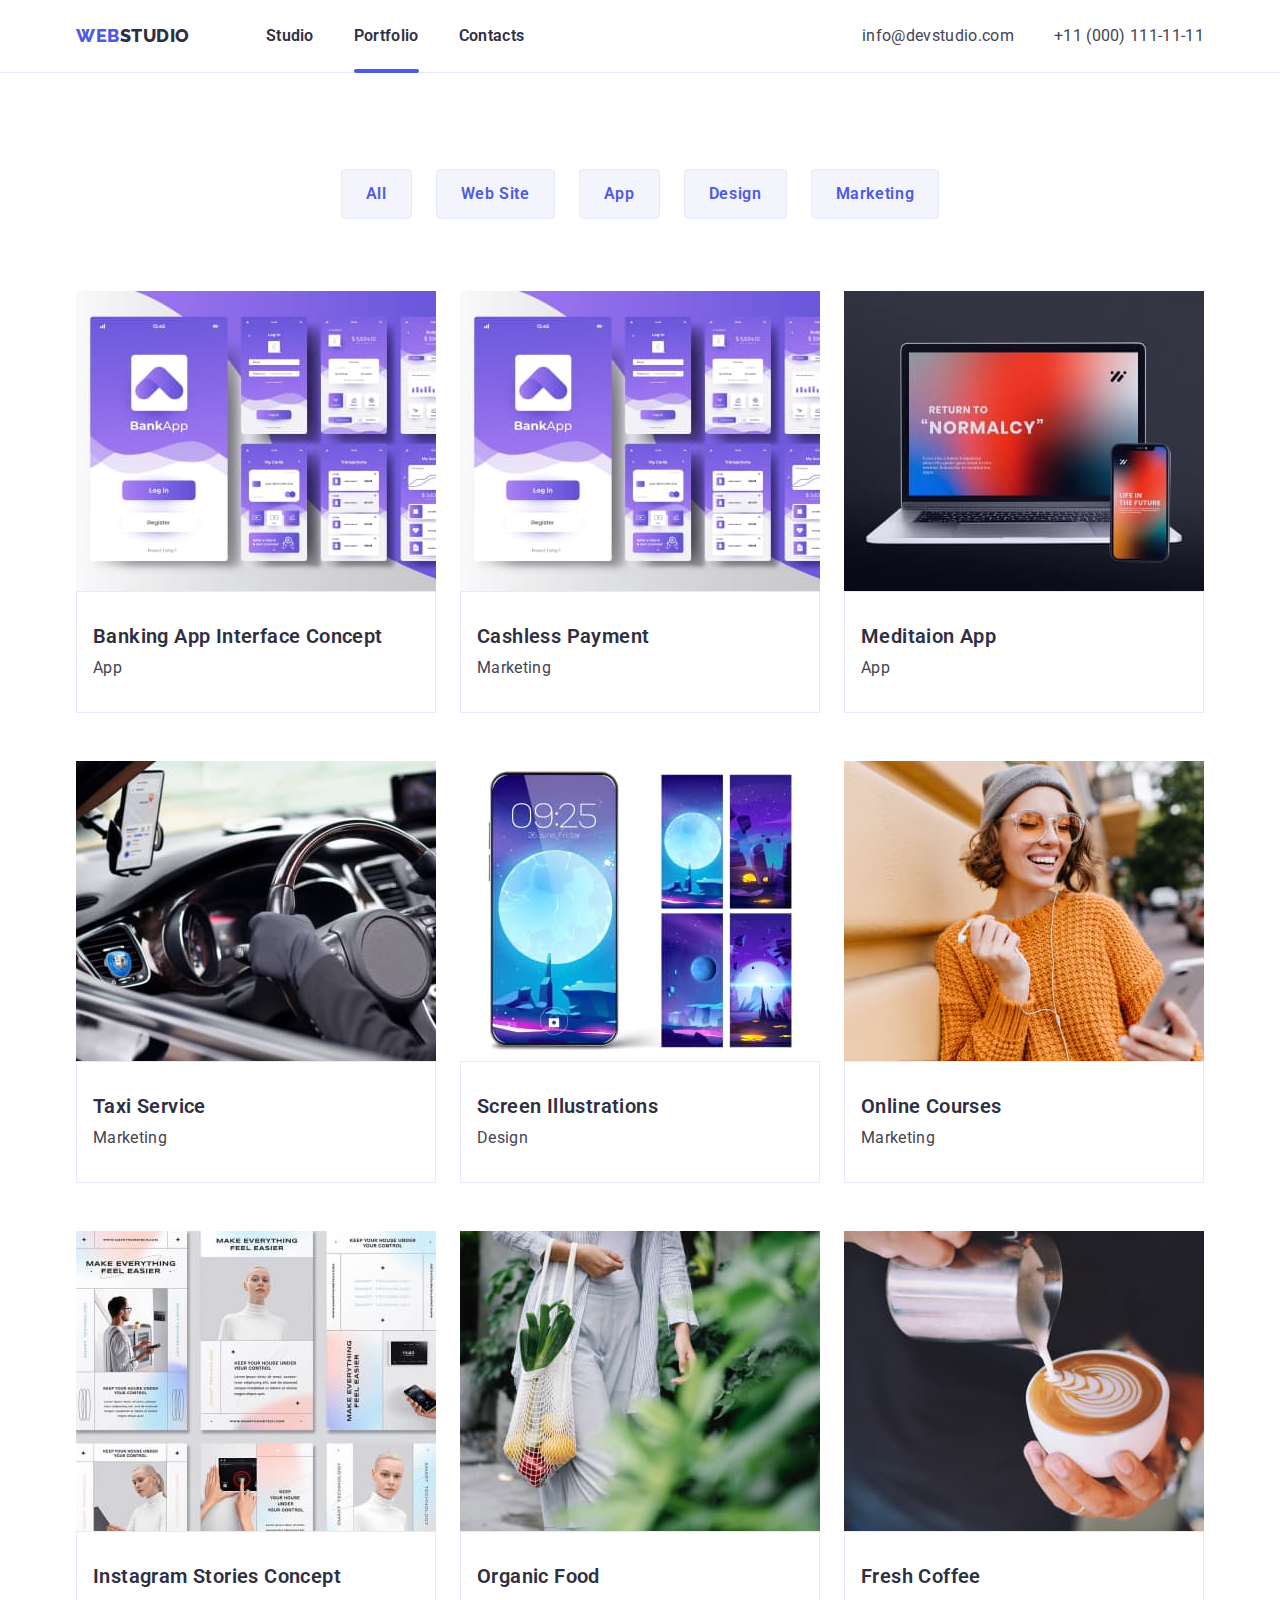
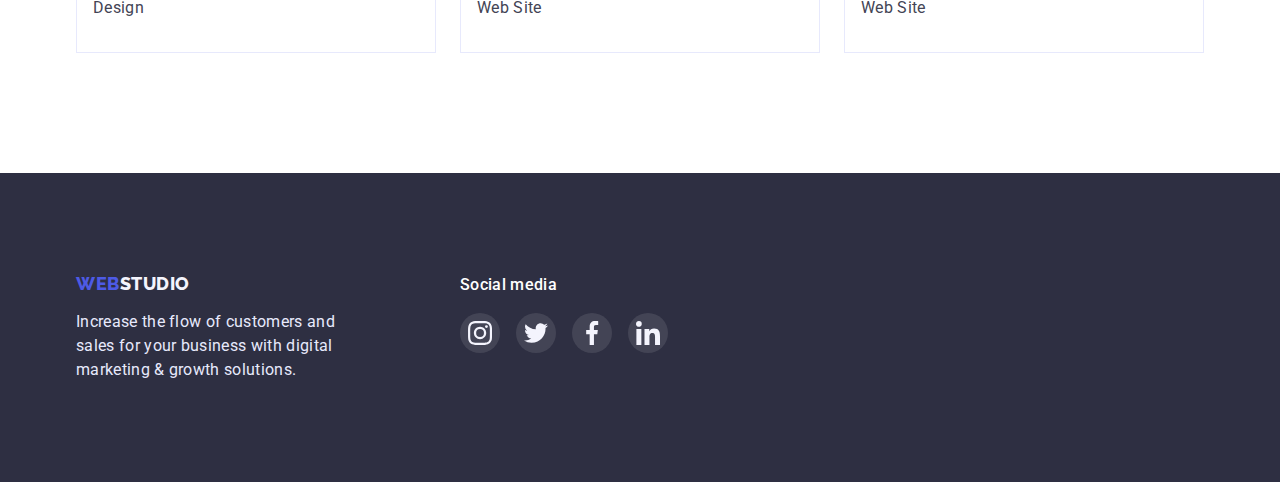
==== portfolio.html @ 27ab68d3 "copied hw 5" ====
<!DOCTYPE html>
<html lang="en">
  <head>
    <meta charset="UTF-8" />
    <meta http-equiv="X-UA-Compatible" content="IE=edge" />
    <meta name="viewport" content="width=device-width, initial-scale=1.0" />
    <title>WebStudio goit-markup-hw-02</title>
    <link rel="preconnect" href="https://fonts.googleapis.com" />
    <link rel="preconnect" href="https://fonts.gstatic.com" crossorigin />
    <link
      href="https://fonts.googleapis.com/css2?family=Raleway:wght@800&family=Roboto:wght@400;500;700;900&display=swap"
      rel="stylesheet"
    />
    <link
      rel="stylesheet"
      href="https://cdn.jsdelivr.net/npm/modern-normalize@1.1.0/modern-normalize.min.css"
    />
    <link rel="stylesheet" href="./css/styles.css" />
  </head>
  <body>
    <header class="header">
      <div class="container header-nav-container">
        <nav class="page-nav">
          <!--logo-->
          <a href="/" class="logo link logo-nav"
            ><span class="logo logo-color">WEB</span>STUDIO</a
          >

          <!--menu-->
          <ul class="menu-nav">
            <li class="menu-item">
              <a href="./index.html" class="menu-nav-link link">Studio</a>
            </li>
            <li class="menu-item">
              <a href="./portfolio.html" class="menu-nav-link link current"
                >Portfolio</a
              >
            </li>
            <li class="menu-item">
              <a href="" class="menu-nav-link link">Contacts</a>
            </li>
          </ul>
        </nav>

                <!--contacts-->
                <ul class="contacts-nav">
                  <li class="contacts-nav-item">
                    <a href="mailto:info@devstudio.com" class="contacts-nav-link link"
                      >info@devstudio.com</a
                    >
                  </li>
                  <li>
                    <a href="tel:+110001111111" class="contacts-nav-link link"
                      >+11 (000) 111-11-11</a
                    >
                  </li>
                </ul>
              </div>
            </header>

    <main>
      <!--filter-->
      <section class="portfolio">
        <div class="container">
          <ul class="button-filter">
            <li class="portfolio-bttnleft">
              <button type="button" class="portfolio-bttn">All</button>
            </li>
            <li class="portfolio-bttnleft">
              <button type="button" class="portfolio-bttn">Web Site</button>
            </li>
            <li class="portfolio-bttnleft">
              <button type="button" class="portfolio-bttn">App</button>
            </li>
            <li class="portfolio-bttnleft">
              <button type="button" class="portfolio-bttn">Design</button>
            </li>
            <li class="portfolio-bttnleft">
              <button type="button" class="portfolio-bttn">Marketing</button>
            </li>
          </ul>
        </div>

        <div class="container">
          <ul class="portfolio-items">
            <li class="portfolio-items-list">
              <a href="" class="portfolio-hover-link link">
                <div class="portfolio-hover">
                  <img
                  src="./images/portfolio/img1.jpg"
                  alt="Banking App Interface Concept"
                  width="360"
                />
                <p class="portfolio-item-text">14 Stylish and User-Friendly App Design Concepts · Task Manager App · Calorie Tracker App · Exotic Fruit Ecommerce App · Cloud Storage App</p>
              </div>
                <div class="portfolio-item-title">
                  <h2 class="section-title">Banking App Interface Concept</h2>
                  <p class="section-text">App</p>
                </div>
              </a>
            </li>

            <li class="portfolio-items-list">
              <a href="" class="portfolio-hover-link link">
            <div class="portfolio-hover">
                <img
                  src="./images/portfolio/img2.jpg"
                  alt="Cashless Payment"
                  width="360"
                />
                                <p class="portfolio-item-text">14 Stylish and User-Friendly App Design Concepts · Task Manager App · Calorie Tracker App · Exotic Fruit Ecommerce App · Cloud Storage App</p>
              </div>
                <div class="portfolio-item-title">
                  <h2 class="section-title">Cashless Payment</h2>
                  <p class="section-text">Marketing</p>
                </div>
              </a>
            </li>

            <li class="portfolio-items-list">
              <a href="" class="portfolio-hover-link link">
            <div class="portfolio-hover">
                <img
                  src="./images/portfolio/img3.jpg"
                  alt="Meditaion App"
                  width="360"
                />
                                <p class="portfolio-item-text">14 Stylish and User-Friendly App Design Concepts · Task Manager App · Calorie Tracker App · Exotic Fruit Ecommerce App · Cloud Storage App</p>
              </div>
                <div class="portfolio-item-title">
                  <h2 class="section-title">Meditaion App</h2>
                  <p class="section-text">App</p>
                </div>
              </a>
            </li>

            <li class="portfolio-items-list">
              <a href="" class="portfolio-hover-link link">
            <div class="portfolio-hover">
                <img
                  src="./images/portfolio/img4.jpg"
                  alt="Taxi Service"
                  width="360"
                />
                                <p class="portfolio-item-text">14 Stylish and User-Friendly App Design Concepts · Task Manager App · Calorie Tracker App · Exotic Fruit Ecommerce App · Cloud Storage App</p>
              </div>
                <div class="portfolio-item-title">
                  <h2 class="section-title">Taxi Service</h2>
                  <p class="section-text">Marketing</p>
                </div>
              </a>
            </li>

            <li class="portfolio-items-list">
              <a href="" class="portfolio-hover-link link">
            <div class="portfolio-hover">
                <img
                  src="./images/portfolio/img5.jpg"
                  alt="Screen Illustrations"
                  width="360"
                />
                                <p class="portfolio-item-text">14 Stylish and User-Friendly App Design Concepts · Task Manager App · Calorie Tracker App · Exotic Fruit Ecommerce App · Cloud Storage App</p>
              </div>
                <div class="portfolio-item-title">
                  <h2 class="section-title">Screen Illustrations</h2>
                  <p class="section-text">Design</p>
                </div>
              </a>
            </li>

            <li class="portfolio-items-list">
              <a href="" class="portfolio-hover-link link">
            <div class="portfolio-hover">
                <img
                  src="./images/portfolio/img6.jpg"
                  alt="Online Courses"
                  width="360"
                />
                                <p class="portfolio-item-text">14 Stylish and User-Friendly App Design Concepts · Task Manager App · Calorie Tracker App · Exotic Fruit Ecommerce App · Cloud Storage App</p>
              </div>
                <div class="portfolio-item-title">
                  <h2 class="section-title">Online Courses</h2>
                  <p class="section-text">Marketing</p>
                </div>
              </a>
            </li>

            <li class="portfolio-items-list">
              <a href="" class="portfolio-hover-link link">
            <div class="portfolio-hover">
                <img
                  src="./images/portfolio/img7.jpg"
                  alt="Instagram Stories Concept"
                  width="360"
                />
                                <p class="portfolio-item-text">14 Stylish and User-Friendly App Design Concepts · Task Manager App · Calorie Tracker App · Exotic Fruit Ecommerce App · Cloud Storage App</p>
              </div>
                <div class="portfolio-item-title">
                  <h2 class="section-title">Instagram Stories Concept</h2>
                  <p class="section-text">Design</p>
                </div>
              </a>
            </li>

            <li class="portfolio-items-list">
              <a href="" class="portfolio-hover-link link">
            <div class="portfolio-hover">
                <img
                  src="./images/portfolio/img8.jpg"
                  alt="Organic Food"
                  width="360"
                />
                                <p class="portfolio-item-text">14 Stylish and User-Friendly App Design Concepts · Task Manager App · Calorie Tracker App · Exotic Fruit Ecommerce App · Cloud Storage App</p>
              </div>
                <div class="portfolio-item-title">
                  <h2 class="section-title">Organic Food</h2>
                  <p class="section-text">Web Site</p>
                </div>
              </a>
            </li>

            <li class="portfolio-items-list">
              <a href="" class="portfolio-hover-link link">
            <div class="portfolio-hover">
                <img
                  src="./images/portfolio/img9.jpg"
                  alt="Fresh Coffee"
                  width="360"
                />
                                <p class="portfolio-item-text">14 Stylish and User-Friendly App Design Concepts · Task Manager App · Calorie Tracker App · Exotic Fruit Ecommerce App · Cloud Storage App</p>
              </div>
                <div class="portfolio-item-title">
                  <h2 class="section-title">Fresh Coffee</h2>
                  <p class="section-text">Web Site</p>
                </div>
              </a>
            </li>
          </ul>
        </div>
      </section>
    </main>

    <footer class="footer">
      <div class="container footer-format">
        <div class="footer-content">
          <a href="./index.html" class="logo-footer link"
            ><span class="logo-color">WEB</span>STUDIO</a>
          <p class="section-text footer-text-color">
            Increase the flow of customers and sales for your business with
            digital marketing & growth solutions.
          </p>
        </div>

        <div class="footer-socialmedia">
<h3 class="footer-socialmedia-title">Social media</h2>
          <ul class="footer-list-icons">
            <li class="footer-list-item">
              <a class="footer-list-link" href="">
                <svg
                  class="footer-list-icon"
                  width="24px"
                  height="24px"
                >
                  <use href="./images/icons.svg#icon-instagram"></use>
                </svg>
              </a>
            </li>

            <li class="footer-list-item">
              <a class="footer-list-link" href="">
                <svg
                  class="footer-list-icon"
                  width="24px"
                  height="24px"
                >
                  <use href="./images/icons.svg#icon-twitter"></use>
                </svg>
              </a>
            </li>

            <li class="footer-list-item">
              <a class="footer-list-link" href="">
                <svg
                  class="footer-list-icon"
                  width="24px"
                  height="24px"
                >
                  <use href="./images/icons.svg#icon-facebook"></use>
                </svg>
              </a>
            </li>

            <li class="footer-list-item">
              <a class="footer-list-link" href="">
                <svg
                  class="footer-list-icon"
                  width="24px"
                  height="24px"
                >
                  <use href="./images/icons.svg#icon-linkedin"></use>
                </svg>
              </a>
            </li>
          </ul>
        </div>
      </div>
    </footer>
  </body>
</html>
---- css/styles.css ----
:root{
--primary-font: 'Roboto', sans-serif;
--secondary-font: 'Raleway', sans-serif;
--primary-color: #2E2F42;
--secondary-color: #434455;
--hover-color: #4D5AE5;
}

h1,h2,h3,h4,h5,h6,p{
    margin-top: 0;
    margin-bottom: 0;
}

ul,li{
    margin-top: 0;
    margin-bottom: 0;
    padding-left: 0;
}

img{
    display: block;
}

button{
    cursor: pointer;
}
ul {
    list-style: none;
}


body {
font-family: var(--primary-font)
}

body {
    color: var(--primary-color);
}

/*========== HEADER ==========*/

.header{
    padding-top: 24px;
    padding-bottom: 24px;
    border-bottom: 1px solid #E7E9FC;
}

.header-nav-container{
    display: flex;
    align-items: center;
}

.page-nav{
    display: flex;
    align-items: center;

}

.logo{
    font-family: var(--secondary-font);
    font-weight: 800;
    font-size: 18px;
    line-height: 1.33;
    display: flex;
align-items: center;
letter-spacing: 0.03em;
text-transform: uppercase;
color: var(--primary-color);
}

.logo-color{
   color: var(--hover-color); 
}

.logo-nav{
    margin-right: 76px;
}


.menu-nav{
    display: flex;
    align-items: center;
}

.menu-item{
    position: relative;
}

.menu-item:not(:last-child){
    margin-right: 40px;
}

.menu-nav-link.current::after{
content: '';
position: absolute;
width: 100%;
height: 4px;
background-color: var(--hover-color);
border-radius: 2px;
left: 0;
bottom: -25px;
}

.menu-nav-link{
font-weight: 600;
font-size: 16px;
line-height: 1.5;
letter-spacing: 0.02em;
color: var(--primary-color);
transition: color 250ms cubic-bezier(0.4, 0, 0.2, 1);
}

.menu-nav-link:hover,
.menu-nav-link:focus {
color: var(--hover-color)
}

.contacts-nav-link{
font-size: 16px;
line-height: 1.5;
letter-spacing: 0.02em;
color: var(--secondary-color);
transition: color 250ms cubic-bezier(0.4, 0, 0.2, 1);
}

.contacts-nav-link:hover,
.contacts-nav-link:focus {
color:var(--hover-color)
}


.contacts-nav{
    display: flex;
    align-items: center;
    margin-left: auto;
    align-items: center;
    justify-content: center;
}

.contacts-nav-item{
    margin-right: 40px;
}


/*========== /HEADER ==========*/


/*========== COMPONENTS ==========*/
.link{
text-decoration: none;
}

.container{
    width: 1158px;
    padding-left: 15px;
    padding-right: 15px;
    margin-left: auto;
    margin-right: auto;
}

/*========== /COMPONENTS ==========*/

/*========== MAIN ==========*/

.hero-section-color{
    width: 1440px;px;
    background: #2E2F42;
    margin-left: auto;
    margin-right: auto;
    padding-top: 188px;
    padding-bottom: 188px;
    background-image: linear-gradient(rgb(46,47,66,0.7), rgb(46,47,66,0.7)), url(../images/hero/heroimg.jpg) ;
    background-size: cover;
}

.hero-title{
font-family: var(--primary-font);
font-weight: 700;
font-size: 56px;
line-height: 1.07;
text-align: center;
letter-spacing: 0.02em;
color: #FFFFFF;
max-width: 496px;
margin: 0px auto;
}

.hero-button{

    width: 170px;
    height: 51px;
    left: 635px;
    top: 432px;
    background: #4D5AE5;
    box-shadow: 0px 4px 4px rgba(0, 0, 0, 0.15);
    border-radius: 4px;
    
    font-family: var(--primary-font);
    font-style: normal;
    font-weight: 600;
    font-size: 16px;
    line-height: 1.9;
    align-items: center;
    letter-spacing: 0.04em;
    color: #FFFFFF;
    margin-top: 48px;
margin-left: 494px;
margin-right: 494px;
}

.hero-button:hover,
.hero-button:focus{
background: #404BBF;
box-shadow: 0px 4px 4px rgba(0, 0, 0, 0.15);
border-radius: 4px;
}

.section-title{
    font-family: var(--primary-font);
    font-weight: 600;
    font-size: 20px;
    line-height: 1.2;
    letter-spacing: 0.02em;
    color: var(--primary-color);
}

.section-margin-title{
    margin-bottom: 8px;
}

.section-text{

    font-family: var(--primary-font);
    font-size: 16px;
    line-height: 1.5;
    letter-spacing: 0.02em;
    color: var(--secondary-color);
}

.section-two-format{
    padding-top: 120px;
    padding-bottom: 120px;
}

.sectiontwo{
    display: flex;
}

.sectiontwo-item{
    max-width: 264px;
}

.sectiontwo-item:not(:first-child){
    margin-left: 24px;
}


.sectiontwo-item-icon{
display: flex;
justify-content: center;
align-items: center;
width: 264px;
height: 112px;
background: #F4F4FD;
border-radius: 4px;
margin-bottom: 8px;
}



.sectionthree{
    padding-bottom: 120px;
}

.sectionthree-list{
    display: flex;
}

.sections-title{
    font-family: var(--primary-font);
    font-style: normal;
    font-weight: 600;
    font-size: 36px;
    line-height: 1.1;
    text-align: center;
    letter-spacing: 0.02em;
    text-transform: capitalize;
    color: var(--primary-color);
    margin-bottom: 70px;
    }

    .sectionthree-item:not(:first-child){
        margin-left: 24px;
    }

.sectionfour{
    padding-top: 120px;
    padding-bottom: 120px;
    margin-left: auto;
    margin-right: auto;
    background: #F4F4FD;
}

    .sectionfour-list{
        display: flex;
    }


    .sectionfour-item:not(:first-child){
        margin-left: 24px;
    }

    .our-team-list{
        background: #FFFFFF;
box-shadow: 0px 1px 6px rgba(46, 47, 66, 0.08), 0px 1px 1px rgba(46, 47, 66, 0.16), 0px 2px 1px rgba(46, 47, 66, 0.08);
border-radius: 0px 0px 4px 4px;
        padding-top: 32px;
        padding-bottom: 32px;
    }

.our-team-list-icons{
    display: flex;
    justify-content: center;
    gap: 24px;
    margin-top: 8px;
}

.our-team-list-item{
    width: 40px;
    height: 40px;
}

.our-team-list-link{
    height: 100%;
    width: 100%;
    border-radius: 50%;
    background-color: #4D5AE5;
    display: flex;
    align-items: center;
    justify-content: center;
    transition: background-color 250ms cubic-bezier(0.4, 0, 0.2, 1);
}


.our-team-list-link:hover,
.our-team-list-link:focus{
    background-color: #404BBF;
}

.our-team-list-icon{
    fill: #F4F4FD;
}
    .centered{
        text-align: center;
    }

    .sectionfive{
        padding-top: 130px;
        padding-bottom: 120px;
        margin-left: auto;
        margin-right: auto;
    }

    .sectionfive-list{
        display: flex;
        align-items: center;
        gap: 20px;
    }

    .sectionfive-item{
        width: 168px;
        height: 88px;
    }
    .sectionfive-link{
width: 100%;
height: 100%;
border: 1px solid #8E8F99;
border-radius: 5px;
display: flex;
align-items: center;
justify-content: center;
padding-top: 16px;
padding-bottom: 16px;
    }

    .sectionfive-icon{
fill: #8E8F99;
transition: fill 250ms cubic-bezier(0.4, 0, 0.2, 1);
    }

    .sectionfive-link:hover,
    .sectionfive-link:focus{
border-color: #404BBF;
    }

    .sectionfive-link:hover .sectionfive-icon{
        fill: #404BBF;
    }

    .sectionfive-link:focus .sectionfive-icon{
        fill: #404BBF;
    }
/*========== /MAIN ==========*/

/*========== FOOTER ==========*/
.logo-footer{
font-family: var(--secondary-font);
font-weight: 800;
font-size: 18px;
line-height: 1.17;
display: flex;
align-items: center;
letter-spacing: 0.03em;
text-transform: uppercase;
color: #F4F4FD;
margin-bottom: 16px;
}

.footer-text-color{
color: #E7E9FC;

}


.footer{
width:;
background: #2E2F42;
padding-top: 100px;
padding-bottom: 100px;
}

.footer-content{
width: 264px;
}

.footer-format{
    display: flex;
}

.footer-socialmedia{
    margin-left: 120px;
}

.footer-socialmedia-title{
    font-family: var(--primary-font);
    font-weight: 500;
    font-size: 16px;
    line-height: 24px;
    letter-spacing: 0.02em;
    color: #FFFFFF;
}

.footer-list-icons{
    display: flex;
    justify-content: center;
    gap: 16px;
    margin-top: 16px;
}

.footer-list-item{
    width: 40px;
    height: 40px;
}

.footer-list-link{
    height: 100%;
    width: 100%;
    border-radius: 50%;
    background-color: rgba(255, 255, 255, 0.1);
    display: flex;
    align-items: center;
    justify-content: center;
    transition: background-color 250ms cubic-bezier(0.4, 0, 0.2, 1);
}

.footer-list-link:hover,
.footer-list-link:focus{
    background-color: #31D0AA;
}

.footer-list-icon{
    fill: #F4F4FD;
}
/*========== /FOOTER ==========*/

/*-----======[ PORTFOLIO PAGE ]======-----*/

.portfolio{
    padding-top: 96px;
    padding-bottom: 120px;
}

.portfolio-bttn{
    font-family: var(--primary-font);
    font-weight: 600;
    font-size: 16px;
    line-height: 1.5;
    display: flex;
    align-items: center;
    text-align: center;
    letter-spacing: 0.04em;
    color: var(--hover-color);
background: #F4F4FD;
border: 1px solid #E7E9FC;
border-radius: 4px;
padding-top: 12px;
padding-bottom: 12px;
padding-left: 24px;
padding-right: 24px;
transition: background-color 250ms cubic-bezier(0.4, 0, 0.2, 1), box-shadow 250ms cubic-bezier(0.4, 0, 0.2, 1);
}

.portfolio-bttnleft:not(:first-child){
    margin-left: 24px;
}

.portfolio-bttn:hover,
.portfolio-bttn:focus{

font-family: var(--primary-font);
font-weight: 600;
font-size: 16px;
line-height: 1.5;
display: flex;
align-items: center;
text-align: center;
letter-spacing: 0.04em;
color: #FFFFFF;
background: #404BBF;
box-shadow: 0px 3px 1px rgba(0, 0, 0, 0.1), 0px 2px 1px rgba(0, 0, 0, 0.08), 0px 2px 2px rgba(0, 0, 0, 0.12);
border-radius: 4px;
}

.button-filter{
    display: flex;
    margin-bottom: 72px;
justify-content: center;
}

.portfolio-items{
    display: flex;
    flex-wrap: wrap;
    column-gap: 24px;
}

.portfolio-item-title{
    border: 1px solid #E7E9FC;
}

.portfolio-item-title{
padding-top: 32px;
padding-bottom: 32px;
padding-left: 16px;
}

.portfolio-item-title > .section-text{
margin-top: 8px;
}

.portfolio-items-list:not(:nth-last-child(-n+3)){
    margin-bottom: 48px;
        }

.portfolio-items-list:hover,
.portfolio-items-list:focus{
    box-shadow: 0px 1px 6px rgba(46, 47, 66, 0.08);
}

.portfolio-items-list{

}

.portfolio-hover{
    position: relative;
    overflow: hidden;
}

.portfolio-hover-link{
    display: block;
}

.portfolio-hover-link:hover .portfolio-item-text{
    transform: translateY(0);
}

.portfolio-item-text{
    position: absolute;
    top: 0;
font-family: var(--primary-font);
font-weight: 400;
font-size: 16px;
line-height: 1.5;
color: #F4F4FD;
padding-top: 40px;
padding-left: 32px;
padding-right: 32px;
background-color: rgba(77, 90, 229, 0.692);
height: 100%;
transform: translateY(100%);
transition: transform 250ms cubic-bezier(0.4, 0, 0.2, 1);
overflow: auto;
}

.backdrop{
    position: fixed;
    top: 0;
    height: 100%;
    width: 100%;
    background-color: rgba(46, 47, 66, 0.4);
 transition: opacity 250ms linear, visibility 250ms linear;
}

.modal{
    position: absolute;
    top: 50%;
    left: 50%;
width: 408px;
min-height: 576px;
background: #FCFCFC;
box-shadow: 0px 1px 1px rgba(0, 0, 0, 0.14), 0px 1px 3px rgba(0, 0, 0, 0.12), 0px 2px 1px rgba(0, 0, 0, 0.2);
border-radius: 4px;
transform: translate(-50%, -50%) scale(1);
transition: transform 250ms linear;
}

.modal-close{
    border: none;
background-color: transparent;
position: absolute;
top: 24px;
right: 24px;
}

.modal-close-svg{
   fill: #E7E9FC;
   border-radius: 50%;
border: 1px solid rgba(0, 0, 0, 0.1);
}

.is-hidden{
    opacity: 0;
    visibility: hidden;
    pointer-events: none;
}

.backdrop.is-hidden .modal{
    transform: translate(-50%, -50%) scale(0);
}
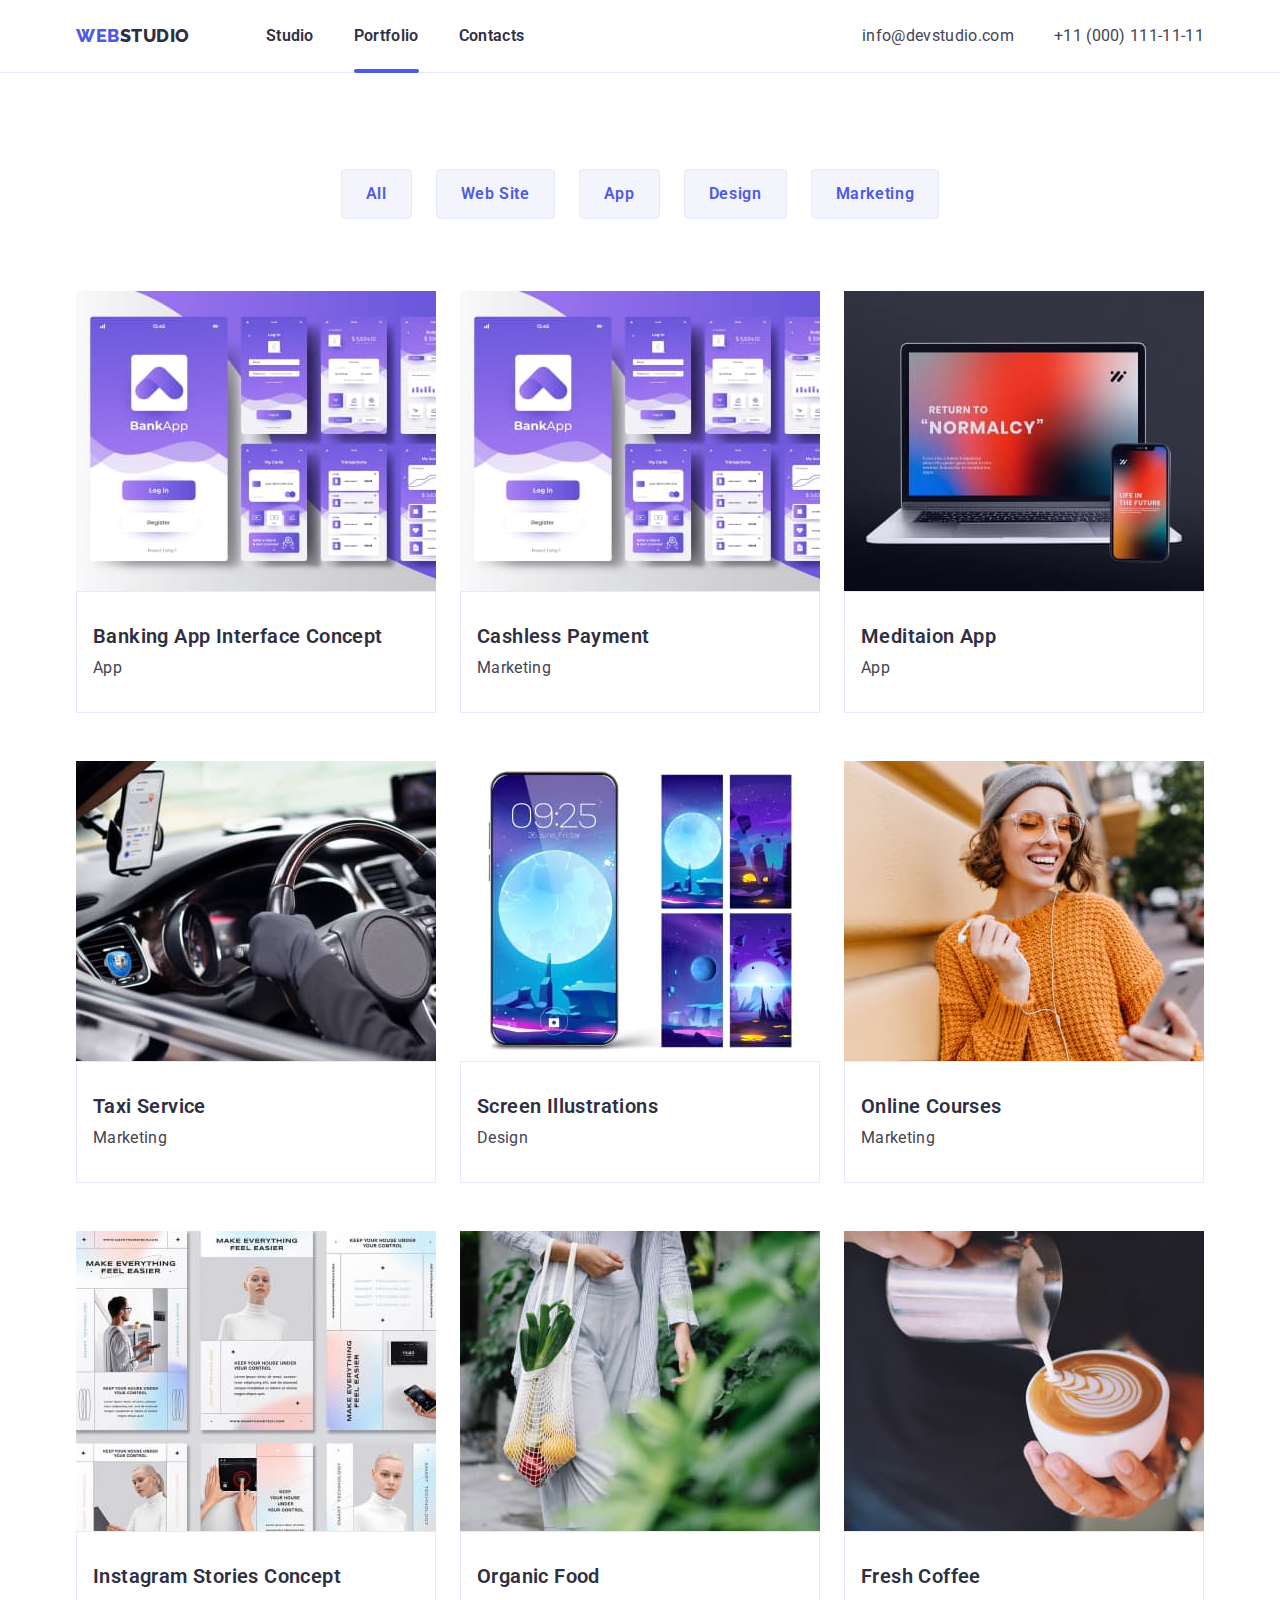
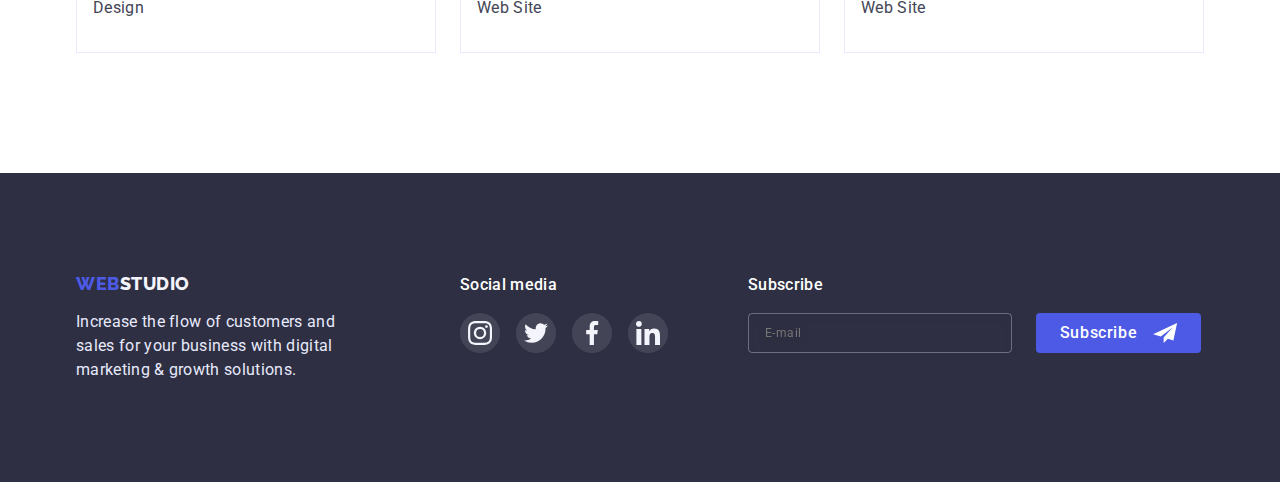
==== commit 08b24151: "qwerty" ====
--- a/portfolio.html
+++ b/portfolio.html
@@ -303,6 +303,31 @@
             </li>
           </ul>
         </div>
+
+<div class="footer-subscribe">
+<h3 class="footer-socialmedia-title">Subscribe</h2>
+<form class="footer-subscribe-form">
+  <div class="subscribe-box">
+  <input 
+  type="text" 
+  class="subscribe-input"
+  placeholder="E-mail"
+  name="subscribe-input-name">
+    <span>
+  <button type="submit" class="subscribe-button"><span class="subscribe-button-title">Subscribe</span> 
+                                  <svg
+                  class="subdcribe-icon"
+                  width="24px"
+                  height="20px"
+                >
+                  <use href="./images/form/formicons.svg#icon-pplane"></use>
+                </svg> 
+  </span>
+  </button>
+  </div>
+</form>
+</div>
+
       </div>
     </footer>
   </body>
--- a/css/styles.css
+++ b/css/styles.css
@@ -158,12 +158,25 @@
     margin-right: auto;
 }
 
+.hide-me {
+    position: absolute;
+    width: 1px;
+    height: 1px;
+    margin: -1px;
+    border: 0;
+    padding: 0;
+    white-space: nowrap;
+    clip-path: inset(100%);
+    clip: rect(0 0 0 0);
+    overflow: hidden;
+}
+
 /*========== /COMPONENTS ==========*/
 
 /*========== MAIN ==========*/
 
 .hero-section-color{
-    width: 1440px;px;
+    width: 1440px;
     background: #2E2F42;
     margin-left: auto;
     margin-right: auto;
@@ -192,9 +205,9 @@
     left: 635px;
     top: 432px;
     background: #4D5AE5;
-    box-shadow: 0px 4px 4px rgba(0, 0, 0, 0.15);
+box-shadow: 0px 4px 4px rgba(0, 0, 0, 0.15);
+border: transparent;
     border-radius: 4px;
-    
     font-family: var(--primary-font);
     font-style: normal;
     font-weight: 600;
@@ -206,11 +219,12 @@
     margin-top: 48px;
 margin-left: 494px;
 margin-right: 494px;
+transition: background-color 250ms cubic-bezier(0.4, 0, 0.2, 1);
 }
 
 .hero-button:hover,
 .hero-button:focus{
-background: #404BBF;
+background-color: #404BBF;
 box-shadow: 0px 4px 4px rgba(0, 0, 0, 0.15);
 border-radius: 4px;
 }
@@ -481,6 +495,88 @@
 .footer-list-icon{
     fill: #F4F4FD;
 }
+
+.footer-subscribe{
+    margin-left: 80px;
+}
+
+.subscribe-input{
+    width: 264px;
+    height: 40px;
+background-color: transparent;
+border: 1px solid rgba(255, 255, 255, 0.3);
+    filter: drop-shadow(0px 4px 4px rgba(0, 0, 0, 0.15));
+    border-radius: 4px;
+    margin-top: 16px;
+    padding-left: 16px;
+        font-family: --primary-font font-weight: 400;
+            font-size: 12px;
+            line-height: 2;
+            letter-spacing: 0.04em;
+            color: rgba(255, 255, 255, 0.6);
+        }
+}
+
+.subscribe-input::placeholder{
+    font-family: --primary-font
+        font-weight: 400;
+        font-size: 12px;
+        line-height: 2;
+        letter-spacing: 0.04em;
+        color: rgba(255, 255, 255, 0.6);
+}
+
+.subscribe-input:focus{
+    outline: none;
+
+}
+
+.subscribe-button{
+
+width: 165px;
+height: 40px;
+background-color: #4D5AE5;
+border-radius: 4px;
+font-family: var(--primary-font);
+font-weight: 500;
+font-size: 16px;
+line-height: 1.5;
+    letter-spacing: 0.04em;
+    color: #FFFFFF;
+ outline: none;
+ border: transparent;
+margin-top: 16px;
+margin-left: 24px;
+align-items: center;
+display: flex;
+align-items: center;
+justify-content: center;
+fill: #FFFFFF;
+transition: background-color 250ms cubic-bezier(0.4, 0, 0.2, 1);
+}
+
+
+.subscribe-button:hover {
+background-color: #404BBF;
+}
+
+.subscribe-button:focus{
+background-color: #404BBF;
+}
+
+.subscribe-box{
+display: flex;
+}
+
+.subscribe-button-title{
+    margin-right: 16px;
+}
+.subscribe-icon{
+
+
+}
+
+
 /*========== /FOOTER ==========*/
 
 /*-----======[ PORTFOLIO PAGE ]======-----*/
@@ -584,8 +680,8 @@
 }
 
 .portfolio-item-text{
-    position: absolute;
-    top: 0;
+position: absolute;
+top: 0;
 font-family: var(--primary-font);
 font-weight: 400;
 font-size: 16px;
@@ -611,9 +707,9 @@
 }
 
 .modal{
-    position: absolute;
-    top: 50%;
-    left: 50%;
+position: absolute;
+top: 50%;
+left: 50%;
 width: 408px;
 min-height: 576px;
 background: #FCFCFC;
@@ -621,20 +717,45 @@
 border-radius: 4px;
 transform: translate(-50%, -50%) scale(1);
 transition: transform 250ms linear;
+padding: 24px;
 }
 
 .modal-close{
-    border: none;
-background-color: transparent;
+width: 24px;
+height: 24px;
+background-color: #E7E9FC;
+border: 1px solid rgba(0, 0, 0, 0.1);
+border-radius: 50%;
 position: absolute;
-top: 24px;
-right: 24px;
+top: 20px;
+right: 20px;
+display: flex;
+align-items: center;
+justify-content: center;
+transition: background-color 250ms cubic-bezier(0.4, 0, 0.2, 1), fill 2500ms cubic-bezier(0.4, 0, 0.2, 1);
 }
 
 .modal-close-svg{
-   fill: #E7E9FC;
-   border-radius: 50%;
-border: 1px solid rgba(0, 0, 0, 0.1);
+fill: #000000;
+}
+
+.modal-close:hover {
+background-color: var(--hover-color);
+outline: none;
+}
+
+.modal-close:focus {
+    background-color: var(--hover-color);
+    outline: none;
+}
+
+.modal-close:hover .modal-close-svg {
+    fill: #FFFFFF;
+}
+
+.modal-close:focus .modal-close-svg {
+   
+    fill: #FFFFFF;
 }
 
 .is-hidden{
@@ -645,4 +766,185 @@
 
 .backdrop.is-hidden .modal{
     transform: translate(-50%, -50%) scale(0);
-}+}
+
+.modal-title{
+font-family: var(--primary-font);
+color: var(--primary-color);
+font-weight: 500;
+font-size: 16px;
+line-height: 1.5;
+text-align: center;
+letter-spacing: 0.02em;
+margin-top: 48px;
+margin-bottom: 16px;
+}
+
+.modal-input{
+width: 360px;
+height: 40px;
+background-color: transparent;
+border: 1px solid rgba(33, 33, 33, 0.2);
+border-radius: 4px;
+padding-left: 40px;
+font-family: var(--primary-font);
+font-weight: 400;
+font-size: 12px;
+line-height: 1.33;
+letter-spacing: 0.04em;
+outline: none;
+margin-top: 4px;
+margin-bottom: 8px;
+}
+
+
+.modal-input::placeholder{
+font-family: var(--primary-font);
+font-weight: 400;
+font-size: 12px;
+line-height: 1.33;
+letter-spacing: 0.04em;
+color: rgba(117, 117, 117, 0.5);
+}
+
+.modal-input:hover{
+border-color: var(--hover-color);
+}
+
+.modal-input:focus{
+border-color: var(--hover-color);
+}
+
+.modal-input:hover + .modal-input-icon{
+fill: var(--hover-color);
+}
+
+.modal-input:focus +.modal-input-icon {
+fill: var(--hover-color);
+}
+
+.modal-input:not(:placeholder-shown):not(:focus):valid{
+    background-color: rgba(205, 255, 130, 0.13);
+}
+
+.modal-input:not(:placeholder-shown):not(:focus):invalid{
+    background-color: rgba(255, 109, 109, 0.151);
+}
+
+.modal-input-title{
+font-family: var(--primary-font);
+font-weight: 400;
+font-size: 12px;
+line-height: 1.33;
+letter-spacing: 0.04em;
+color: #8E8F99;
+}
+
+.modal-submit{
+width: 169px;
+height: 56px;
+left: 635px;
+top: 584px;
+background: #4D5AE5;
+border: transparent;
+box-shadow: 0px 4px 4px rgba(0, 0, 0, 0.15);
+border-radius: 4px;
+font-family: var(--primary-font);
+font-weight: 500;
+font-size: 20px;
+line-height: 1.2;
+text-align: center;
+letter-spacing: 0.04em;
+color: #FFFFFF;
+margin-top: 24px;
+}
+
+.modal-submit:hover,
+.modal-submit:focus {
+    background: #404BBF;
+    box-shadow: 0px 4px 4px rgba(0, 0, 0, 0.15);
+    outline: transparent;
+}
+
+.modal-input-field{
+    position: relative;
+}
+
+.modal-input-icon{
+position: absolute;
+left: 20px;
+top: 50%;
+transform: translateY(-60%);
+padding-right: 7px;
+transition: fill 250ms cubic-bezier(0.4, 0, 0.2, 1);
+}
+
+.modal-comment-area{
+    width: 100%;
+    height: 120px;
+    border: 1px solid rgba(33, 33, 33, 0.2);
+    border-radius: 4px;
+    background-color: transparent;
+    outline: none;
+    padding-top: 8px;
+    padding-left: 16px;
+    resize: none;
+    font-family: var(--primary-font);
+        font-weight: 400;
+        font-size: 12px;
+        line-height: 1.33;
+        letter-spacing: 0.04em;
+        margin-top: 4px;
+}
+
+.modal-comment-area::placeholder{
+font-family: var(--primary-font);
+    font-weight: 400;
+    font-size: 12px;
+    line-height: 1.33;
+    letter-spacing: 0.04em;
+    color: rgba(117, 117, 117, 0.5);
+}
+
+.modal-comment-area:focus {
+    border-color: var(--hover-color);
+}
+
+.modal-comment-area:hover {
+    border-color: var(--hover-color);
+}
+
+.check-text{
+    font-family: var(--primary-font);
+    font-weight: 400;
+    font-size: 12px;
+    line-height: 1.33;
+    letter-spacing: 0.04em;
+    color: #757575;
+}
+
+
+.check-text{
+display: flex;
+margin-top: 14px;
+}
+
+.modal-check-span{
+    width: 16px;
+    height: 16px;
+border: 1.25px solid #2E2F42;
+    border-radius: 2px;
+display: flex;
+align-items: center;
+justify-content: center;
+margin-right: 7px;
+fill: transparent;
+transform: translateY(-5%);
+
+}
+
+.input-check:checked + .check-text span{
+background-color: var(--hover-color);
+border: none;
+fill: #F4F4FD;
+}
